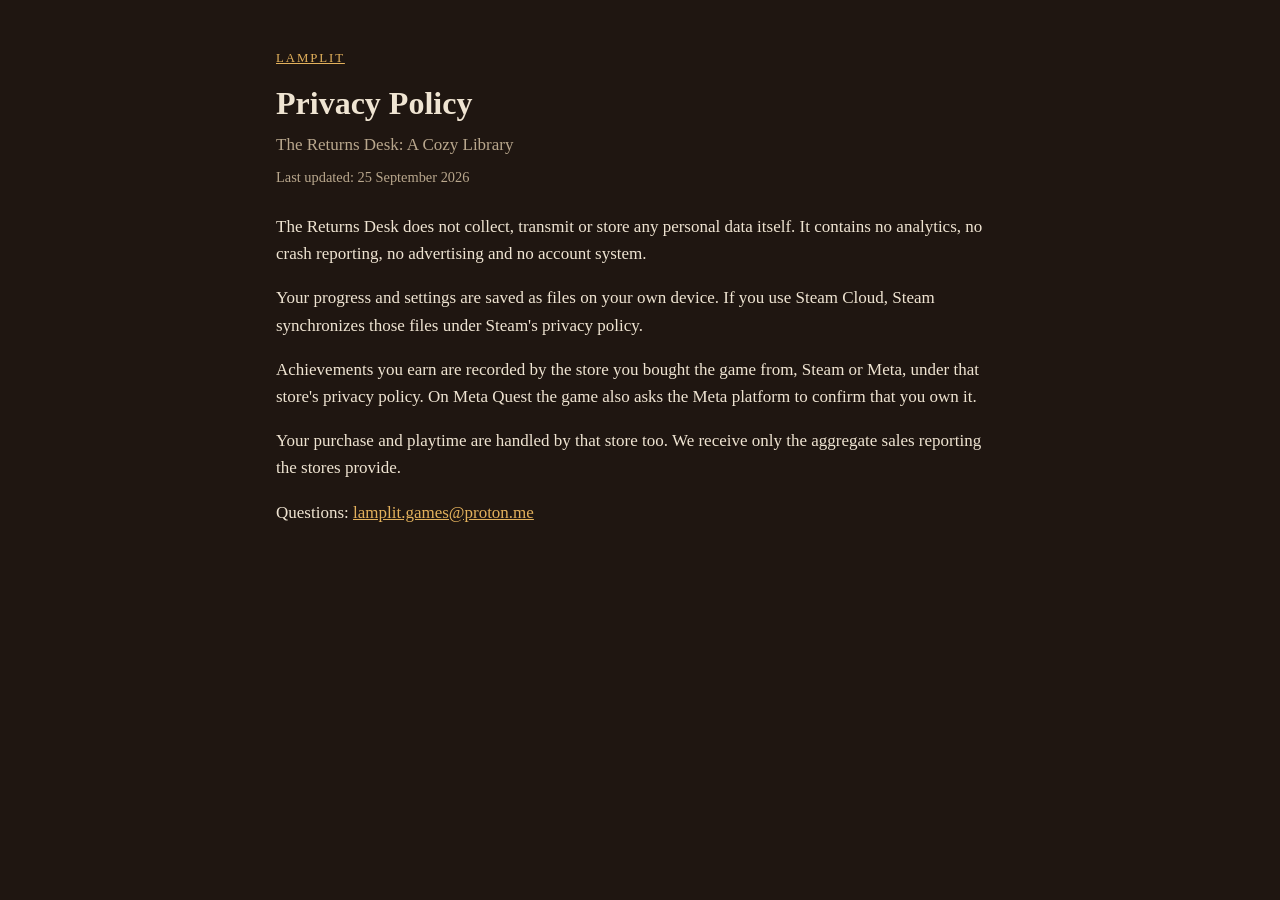
==== privacy.html @ 27b85f24 "Press page and privacy policy for The Returns Desk" ====
<!DOCTYPE html>
<html lang="en">
<head>
<meta charset="utf-8">
<meta name="viewport" content="width=device-width, initial-scale=1">
<title>Privacy Policy — The Returns Desk: A Cozy Library</title>
<link rel="stylesheet" href="style.css">
</head>
<body>
<main>
<p class="back"><a href="index.html">Lamplit</a></p>
<h1>Privacy Policy</h1>
<p class="sub">The Returns Desk: A Cozy Library</p>
<p class="date">Last updated: 25 September 2026</p>

<p>The Returns Desk does not collect, transmit or store any personal data itself. It contains no analytics, no crash reporting, no advertising and no account system.</p>

<p>Your progress and settings are saved as files on your own device. If you use Steam Cloud, Steam synchronizes those files under Steam's privacy policy.</p>

<p>Achievements you earn are recorded by the store you bought the game from, Steam or Meta, under that store's privacy policy. On Meta Quest the game also asks the Meta platform to confirm that you own it.</p>

<p>Your purchase and playtime are handled by that store too. We receive only the aggregate sales reporting the stores provide.</p>

<p>Questions: <a href="mailto:lamplit.games@proton.me">lamplit.games@proton.me</a></p>
</main>
</body>
</html>
---- style.css ----
:root { --bg: #1f1611; --text: #efe4d2; --muted: #b9a78d; --accent: #e3b15c; }
* { box-sizing: border-box; }
body { margin: 0; background: var(--bg); color: var(--text); font: 17px/1.6 Georgia, "Times New Roman", serif; }
main { max-width: 760px; margin: 0 auto; padding: 48px 16px 64px; }
h1 { font-size: 2rem; line-height: 1.2; margin: 0 0 8px; }
h2 { font-size: 1.3rem; margin: 40px 0 8px; color: var(--accent); }
a { color: var(--accent); }
img { width: 100%; height: auto; border-radius: 6px; margin: 24px 0; }
.studio, .back { text-transform: uppercase; letter-spacing: 0.15em; font-size: 0.8rem; color: var(--muted); margin: 0 0 16px; }
.sub { color: var(--muted); margin: 0 0 8px; }
.date { color: var(--muted); font-size: 0.9rem; margin: 0 0 24px; }
dl { display: grid; grid-template-columns: max-content 1fr; gap: 6px 20px; margin: 0; }
dt { color: var(--muted); }
dd { margin: 0; }
footer { margin-top: 48px; color: var(--muted); font-size: 0.9rem; }
@media (max-width: 520px) { dl { grid-template-columns: 1fr; } dd { margin-bottom: 8px; } }
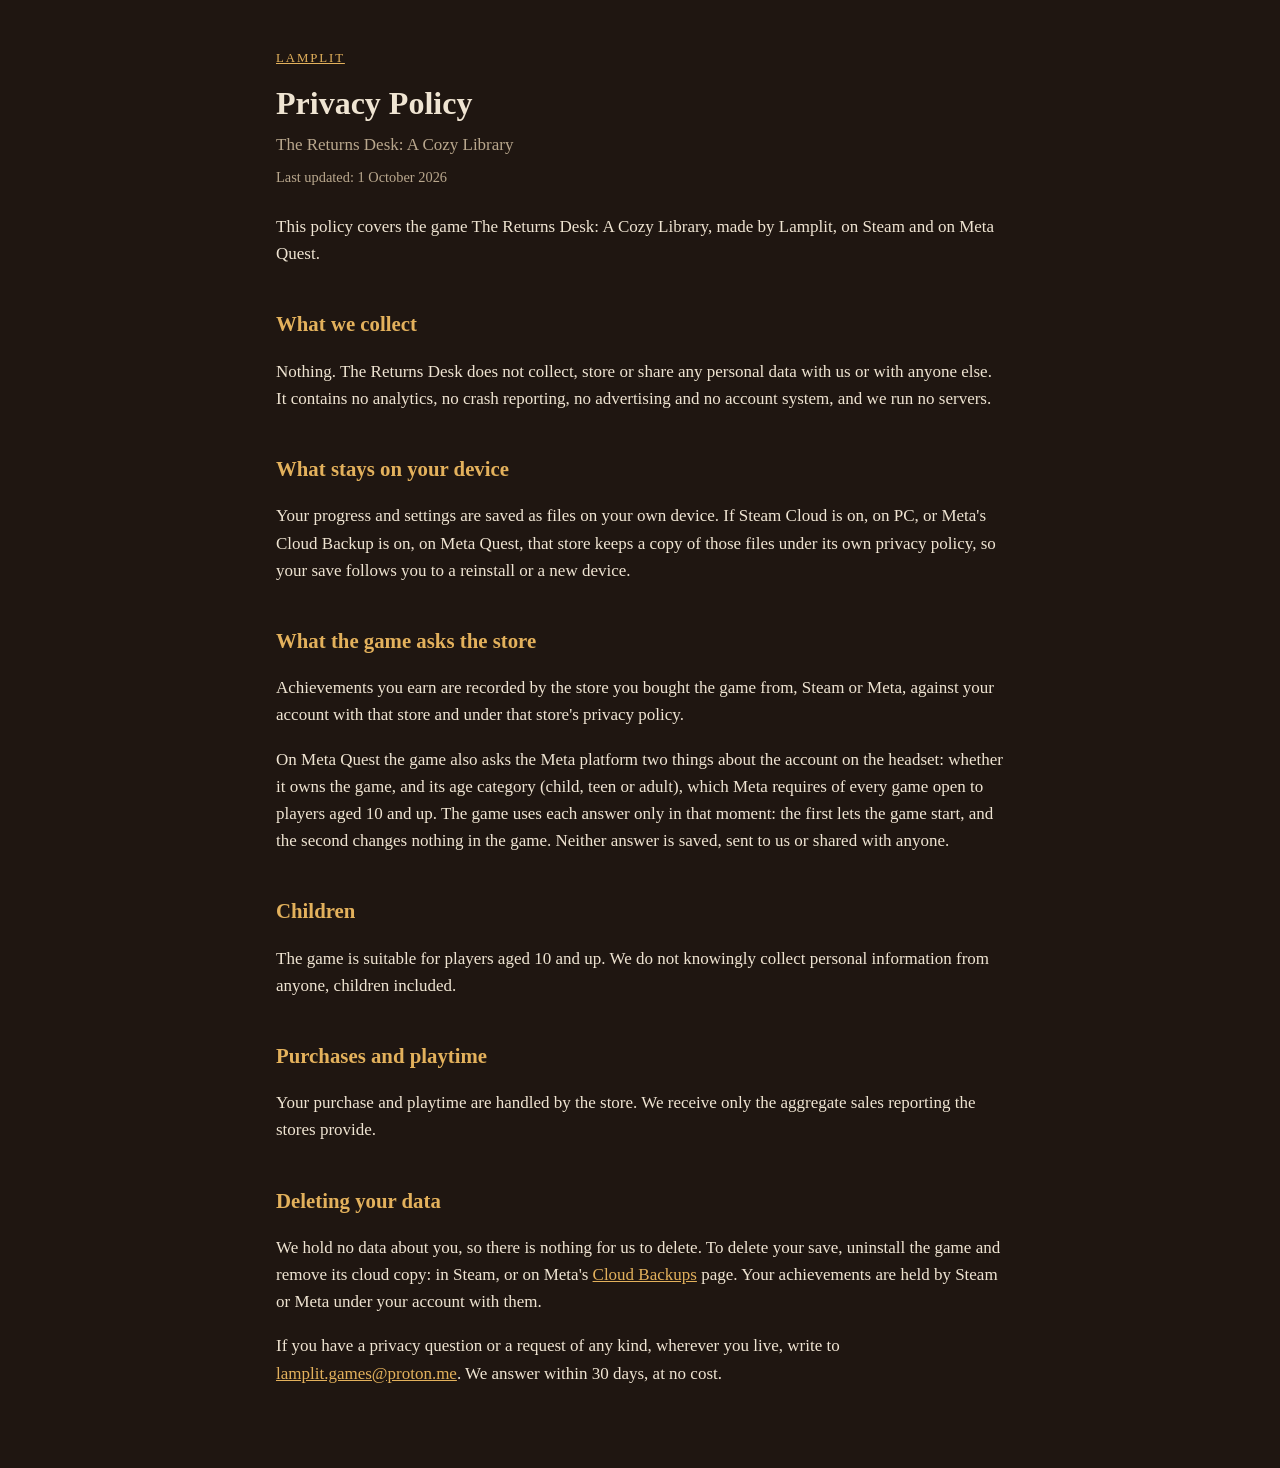
==== commit be31e55f: "Privacy policy rewritten for Meta Quest, and a support page" ====
--- a/privacy.html
+++ b/privacy.html
@@ -11,17 +11,29 @@
 <p class="back"><a href="index.html">Lamplit</a></p>
 <h1>Privacy Policy</h1>
 <p class="sub">The Returns Desk: A Cozy Library</p>
-<p class="date">Last updated: 25 September 2026</p>
+<p class="date">Last updated: 1 October 2026</p>
 
-<p>The Returns Desk does not collect, transmit or store any personal data itself. It contains no analytics, no crash reporting, no advertising and no account system.</p>
+<p>This policy covers the game The Returns Desk: A Cozy Library, made by Lamplit, on Steam and on Meta Quest.</p>
 
-<p>Your progress and settings are saved as files on your own device. If you use Steam Cloud, Steam synchronizes those files under Steam's privacy policy.</p>
+<h2>What we collect</h2>
+<p>Nothing. The Returns Desk does not collect, store or share any personal data with us or with anyone else. It contains no analytics, no crash reporting, no advertising and no account system, and we run no servers.</p>
 
-<p>Achievements you earn are recorded by the store you bought the game from, Steam or Meta, under that store's privacy policy. On Meta Quest the game also asks the Meta platform to confirm that you own it.</p>
+<h2>What stays on your device</h2>
+<p>Your progress and settings are saved as files on your own device. If Steam Cloud is on, on PC, or Meta's Cloud Backup is on, on Meta Quest, that store keeps a copy of those files under its own privacy policy, so your save follows you to a reinstall or a new device.</p>
 
-<p>Your purchase and playtime are handled by that store too. We receive only the aggregate sales reporting the stores provide.</p>
+<h2>What the game asks the store</h2>
+<p>Achievements you earn are recorded by the store you bought the game from, Steam or Meta, against your account with that store and under that store's privacy policy.</p>
+<p>On Meta Quest the game also asks the Meta platform two things about the account on the headset: whether it owns the game, and its age category (child, teen or adult), which Meta requires of every game open to players aged 10 and up. The game uses each answer only in that moment: the first lets the game start, and the second changes nothing in the game. Neither answer is saved, sent to us or shared with anyone.</p>
 
-<p>Questions: <a href="mailto:lamplit.games@proton.me">lamplit.games@proton.me</a></p>
+<h2>Children</h2>
+<p>The game is suitable for players aged 10 and up. We do not knowingly collect personal information from anyone, children included.</p>
+
+<h2>Purchases and playtime</h2>
+<p>Your purchase and playtime are handled by the store. We receive only the aggregate sales reporting the stores provide.</p>
+
+<h2>Deleting your data</h2>
+<p>We hold no data about you, so there is nothing for us to delete. To delete your save, uninstall the game and remove its cloud copy: in Steam, or on Meta's <a href="https://secure.oculus.com/my/cloud-backup/">Cloud Backups</a> page. Your achievements are held by Steam or Meta under your account with them.</p>
+<p>If you have a privacy question or a request of any kind, wherever you live, write to <a href="mailto:lamplit.games@proton.me">lamplit.games@proton.me</a>. We answer within 30 days, at no cost.</p>
 </main>
 </body>
 </html>
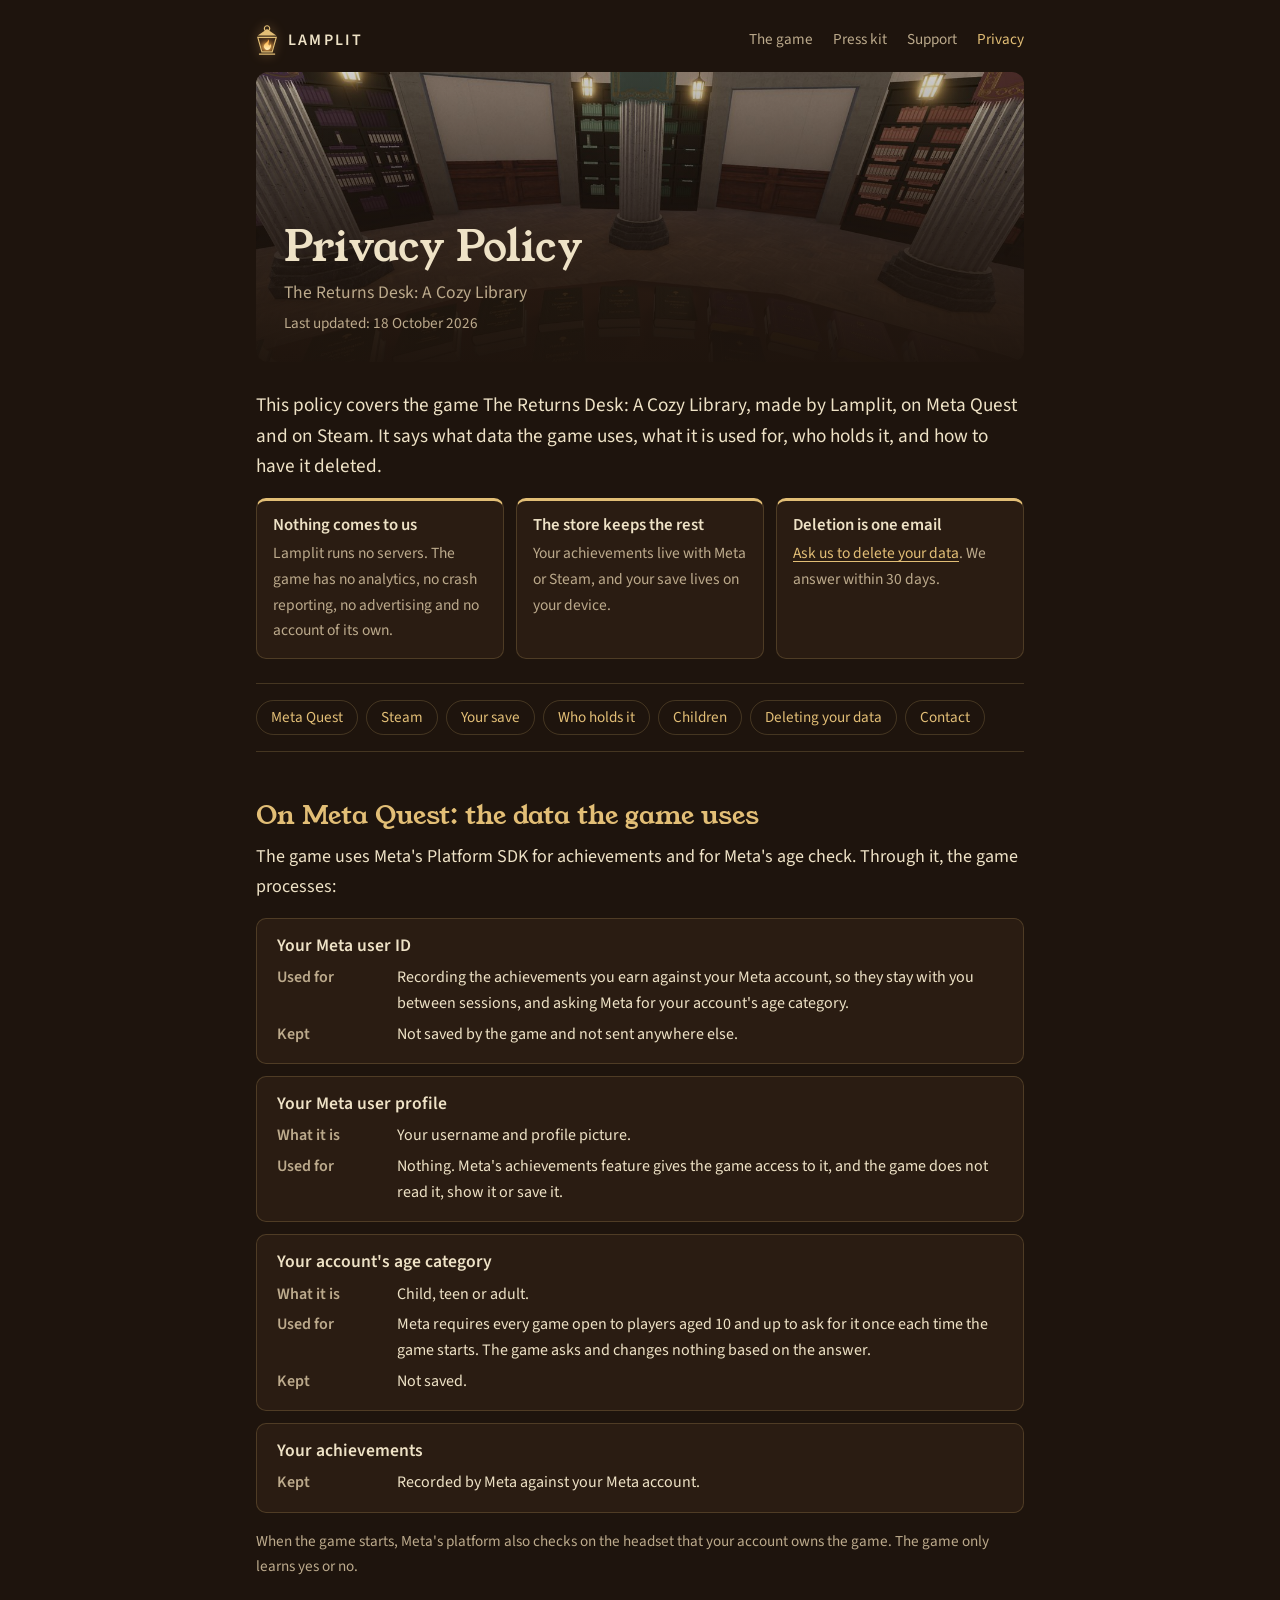
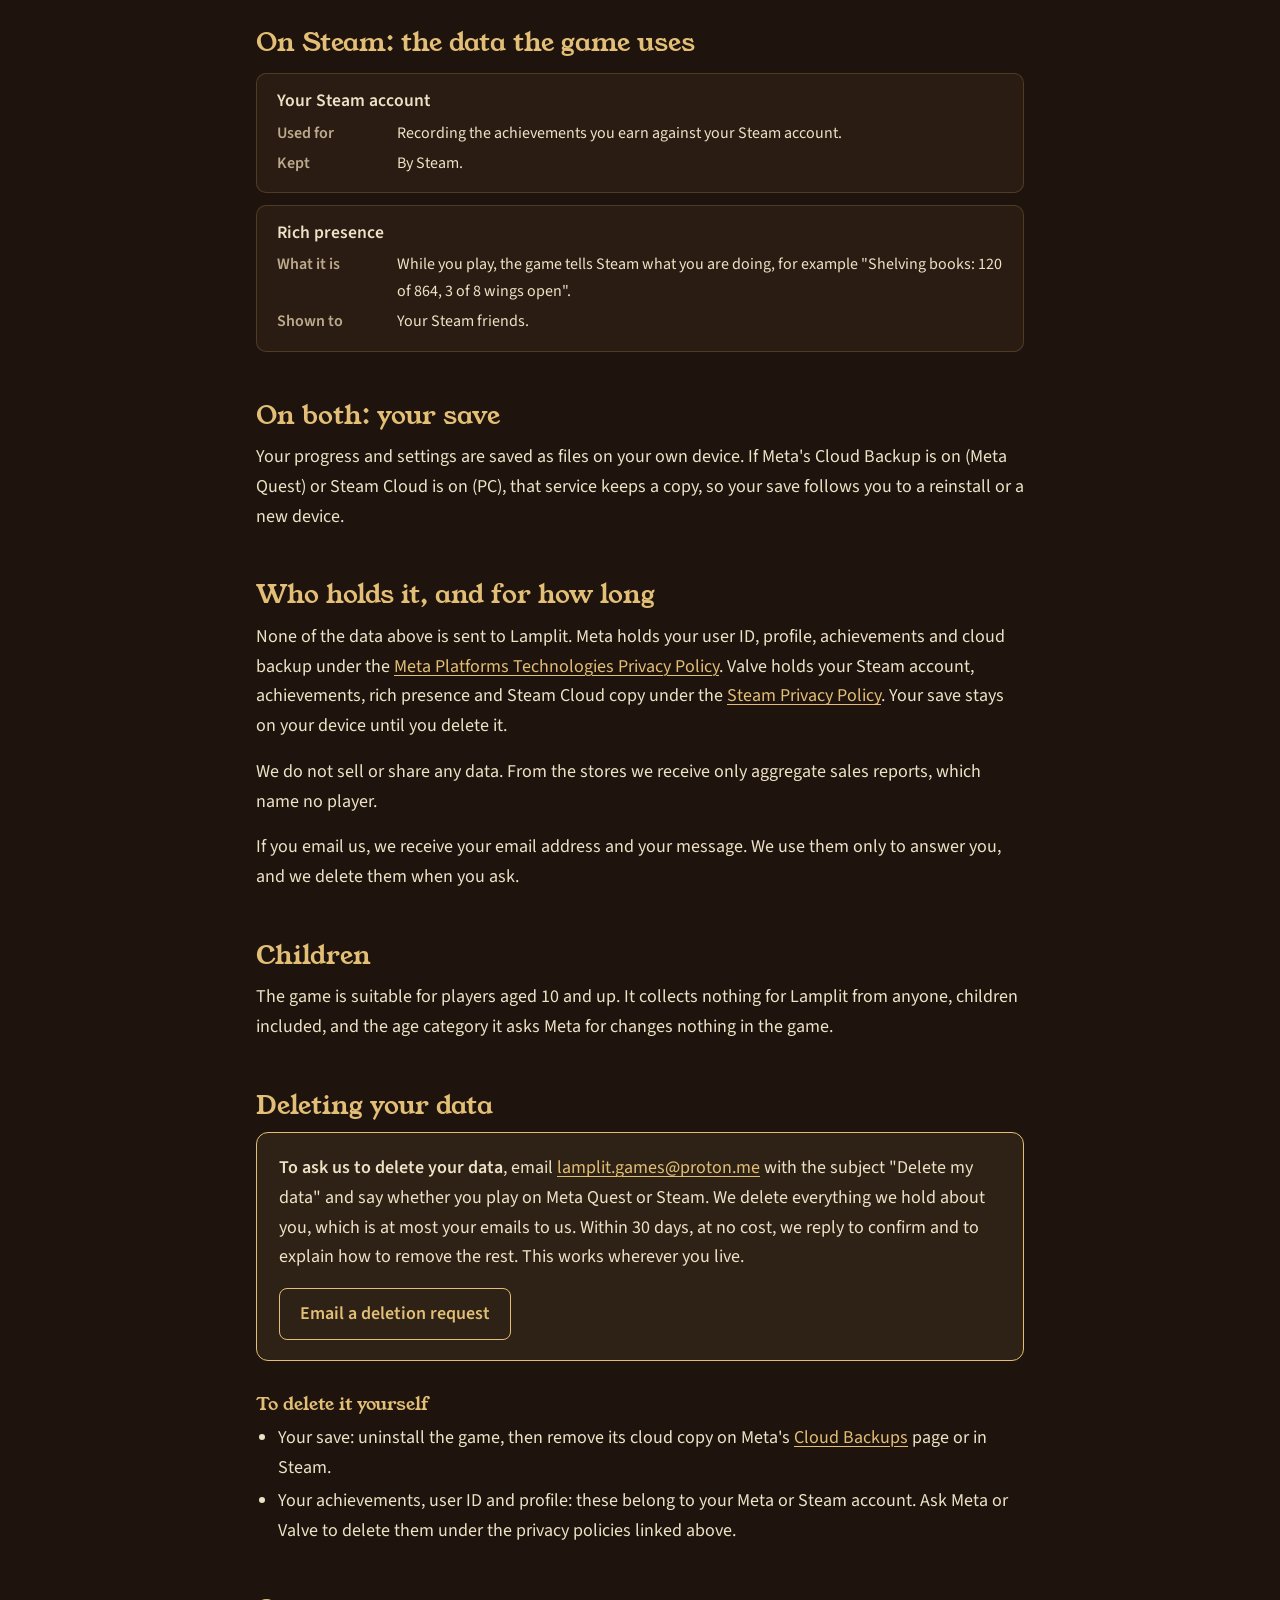
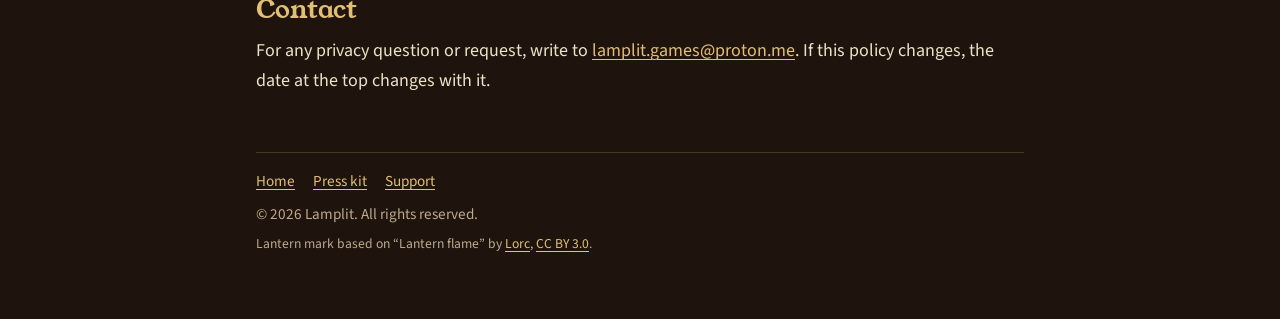
==== commit 5987cccd: "Privacy policy rewritten for Meta's review; site redesigned in the brand's type and colors The polic" ====
--- a/privacy.html
+++ b/privacy.html
@@ -3,37 +3,189 @@
 <head>
 <meta charset="utf-8">
 <meta name="viewport" content="width=device-width, initial-scale=1">
-<title>Privacy Policy — The Returns Desk: A Cozy Library</title>
-<link rel="stylesheet" href="style.css">
+<title>Privacy Policy — The Returns Desk: A Cozy Library | Lamplit</title>
+<meta name="description" content="What data The Returns Desk: A Cozy Library uses on Meta Quest and Steam, what it is used for, who holds it, and how to have it deleted.">
+<link rel="canonical" href="https://lamplitgames.github.io/privacy.html">
+<meta name="robots" content="index, follow">
+<meta name="author" content="Lamplit">
+<meta name="theme-color" content="#1e140d">
+<meta name="color-scheme" content="dark">
+
+<meta property="og:type" content="article">
+<meta property="og:site_name" content="Lamplit">
+<meta property="og:locale" content="en_US">
+<meta property="og:url" content="https://lamplitgames.github.io/privacy.html">
+<meta property="og:title" content="Privacy Policy — The Returns Desk: A Cozy Library">
+<meta property="og:description" content="What data the game uses on Meta Quest and Steam, what it is used for, who holds it, and how to have it deleted.">
+<meta property="og:image" content="https://lamplitgames.github.io/img/og-image.jpg">
+<meta property="og:image:width" content="1200">
+<meta property="og:image:height" content="630">
+<meta property="article:modified_time" content="2026-10-18">
+<meta name="twitter:card" content="summary_large_image">
+
+<link rel="icon" href="/favicon.ico" sizes="48x48">
+<link rel="icon" href="/img/lamplit-mark.svg" type="image/svg+xml">
+<link rel="apple-touch-icon" href="/img/apple-touch-icon.png">
+<link rel="manifest" href="/manifest.json">
+
+<link rel="preconnect" href="https://fonts.googleapis.com">
+<link rel="preconnect" href="https://fonts.gstatic.com" crossorigin>
+<link rel="stylesheet" href="https://fonts.googleapis.com/css2?family=Source+Sans+3:wght@400;600&family=Young+Serif&display=swap">
+<link rel="stylesheet" href="style.css?v=5">
+
+<script type="application/ld+json">
+{
+  "@context": "https://schema.org",
+  "@graph": [
+    {
+      "@type": "WebPage",
+      "@id": "https://lamplitgames.github.io/privacy.html",
+      "url": "https://lamplitgames.github.io/privacy.html",
+      "name": "Privacy Policy — The Returns Desk: A Cozy Library",
+      "description": "What data The Returns Desk: A Cozy Library uses on Meta Quest and Steam, what it is used for, who holds it, and how to have it deleted.",
+      "inLanguage": "en",
+      "dateModified": "2026-10-18",
+      "isPartOf": { "@id": "https://lamplitgames.github.io/#website" },
+      "about": { "@id": "https://lamplitgames.github.io/#game" },
+      "publisher": { "@id": "https://lamplitgames.github.io/#org" }
+    },
+    {
+      "@type": "BreadcrumbList",
+      "itemListElement": [
+        { "@type": "ListItem", "position": 1, "name": "Lamplit", "item": "https://lamplitgames.github.io/" },
+        { "@type": "ListItem", "position": 2, "name": "Privacy Policy", "item": "https://lamplitgames.github.io/privacy.html" }
+      ]
+    }
+  ]
+}
+</script>
 </head>
-<body>
+<body class="legal">
 <main>
-<p class="back"><a href="index.html">Lamplit</a></p>
+<nav class="topbar" aria-label="Site">
+<a class="brand" href="/"><img src="img/lamplit-mark.svg" alt="" width="22" height="32"><span class="studio">Lamplit</span></a>
+<span class="topbar-links"><a href="/#game">The game</a><a href="/#press">Press kit</a><a href="support.html">Support</a><a href="privacy.html" aria-current="page">Privacy</a></span>
+</nav>
+<header class="page-hero hero-desk">
 <h1>Privacy Policy</h1>
 <p class="sub">The Returns Desk: A Cozy Library</p>
-<p class="date">Last updated: 1 October 2026</p>
+<p class="date">Last updated: <time datetime="2026-10-18">18 October 2026</time></p>
+</header>
 
-<p>This policy covers the game The Returns Desk: A Cozy Library, made by Lamplit, on Steam and on Meta Quest.</p>
+<p class="lead">This policy covers the game The Returns Desk: A Cozy Library, made by Lamplit, on Meta Quest and on Steam. It says what data the game uses, what it is used for, who holds it, and how to have it deleted.</p>
 
-<h2>What we collect</h2>
-<p>Nothing. The Returns Desk does not collect, store or share any personal data with us or with anyone else. It contains no analytics, no crash reporting, no advertising and no account system, and we run no servers.</p>
+<div class="glance">
+<div class="glance-card"><h2>Nothing comes to us</h2><p>Lamplit runs no servers. The game has no analytics, no crash reporting, no advertising and no account of its own.</p></div>
+<div class="glance-card"><h2>The store keeps the rest</h2><p>Your achievements live with Meta or Steam, and your save lives on your device.</p></div>
+<div class="glance-card"><h2>Deletion is one email</h2><p><a href="#deleting">Ask us to delete your data</a>. We answer within 30 days.</p></div>
+</div>
 
-<h2>What stays on your device</h2>
-<p>Your progress and settings are saved as files on your own device. If Steam Cloud is on, on PC, or Meta's Cloud Backup is on, on Meta Quest, that store keeps a copy of those files under its own privacy policy, so your save follows you to a reinstall or a new device.</p>
+<nav class="toc" aria-label="On this page">
+<a href="#meta">Meta Quest</a>
+<a href="#steam">Steam</a>
+<a href="#save">Your save</a>
+<a href="#holders">Who holds it</a>
+<a href="#children">Children</a>
+<a href="#deleting">Deleting your data</a>
+<a href="#contact">Contact</a>
+</nav>
 
-<h2>What the game asks the store</h2>
-<p>Achievements you earn are recorded by the store you bought the game from, Steam or Meta, against your account with that store and under that store's privacy policy.</p>
-<p>On Meta Quest the game also asks the Meta platform two things about the account on the headset: whether it owns the game, and its age category (child, teen or adult), which Meta requires of every game open to players aged 10 and up. The game uses each answer only in that moment: the first lets the game start, and the second changes nothing in the game. Neither answer is saved, sent to us or shared with anyone.</p>
+<section id="meta">
+<h2>On Meta Quest: the data the game uses</h2>
+<p>The game uses Meta's Platform SDK for achievements and for Meta's age check. Through it, the game processes:</p>
+<div class="items">
+<article class="item">
+<h3>Your Meta user ID</h3>
+<dl>
+<dt>Used for</dt><dd>Recording the achievements you earn against your Meta account, so they stay with you between sessions, and asking Meta for your account's age category.</dd>
+<dt>Kept</dt><dd>Not saved by the game and not sent anywhere else.</dd>
+</dl>
+</article>
+<article class="item">
+<h3>Your Meta user profile</h3>
+<dl>
+<dt>What it is</dt><dd>Your username and profile picture.</dd>
+<dt>Used for</dt><dd>Nothing. Meta's achievements feature gives the game access to it, and the game does not read it, show it or save it.</dd>
+</dl>
+</article>
+<article class="item">
+<h3>Your account's age category</h3>
+<dl>
+<dt>What it is</dt><dd>Child, teen or adult.</dd>
+<dt>Used for</dt><dd>Meta requires every game open to players aged 10 and up to ask for it once each time the game starts. The game asks and changes nothing based on the answer.</dd>
+<dt>Kept</dt><dd>Not saved.</dd>
+</dl>
+</article>
+<article class="item">
+<h3>Your achievements</h3>
+<dl>
+<dt>Kept</dt><dd>Recorded by Meta against your Meta account.</dd>
+</dl>
+</article>
+</div>
+<p class="small">When the game starts, Meta's platform also checks on the headset that your account owns the game. The game only learns yes or no.</p>
+</section>
 
+<section id="steam">
+<h2>On Steam: the data the game uses</h2>
+<div class="items">
+<article class="item">
+<h3>Your Steam account</h3>
+<dl>
+<dt>Used for</dt><dd>Recording the achievements you earn against your Steam account.</dd>
+<dt>Kept</dt><dd>By Steam.</dd>
+</dl>
+</article>
+<article class="item">
+<h3>Rich presence</h3>
+<dl>
+<dt>What it is</dt><dd>While you play, the game tells Steam what you are doing, for example "Shelving books: 120 of 864, 3 of 8 wings open".</dd>
+<dt>Shown to</dt><dd>Your Steam friends.</dd>
+</dl>
+</article>
+</div>
+</section>
+
+<section id="save">
+<h2>On both: your save</h2>
+<p>Your progress and settings are saved as files on your own device. If Meta's Cloud Backup is on (Meta Quest) or Steam Cloud is on (PC), that service keeps a copy, so your save follows you to a reinstall or a new device.</p>
+</section>
+
+<section id="holders">
+<h2>Who holds it, and for how long</h2>
+<p>None of the data above is sent to Lamplit. Meta holds your user ID, profile, achievements and cloud backup under the <a href="https://www.meta.com/legal/privacy-policy/">Meta Platforms Technologies Privacy Policy</a>. Valve holds your Steam account, achievements, rich presence and Steam Cloud copy under the <a href="https://store.steampowered.com/privacy_agreement/">Steam Privacy Policy</a>. Your save stays on your device until you delete it.</p>
+<p>We do not sell or share any data. From the stores we receive only aggregate sales reports, which name no player.</p>
+<p>If you email us, we receive your email address and your message. We use them only to answer you, and we delete them when you ask.</p>
+</section>
+
+<section id="children">
 <h2>Children</h2>
-<p>The game is suitable for players aged 10 and up. We do not knowingly collect personal information from anyone, children included.</p>
+<p>The game is suitable for players aged 10 and up. It collects nothing for Lamplit from anyone, children included, and the age category it asks Meta for changes nothing in the game.</p>
+</section>
 
-<h2>Purchases and playtime</h2>
-<p>Your purchase and playtime are handled by the store. We receive only the aggregate sales reporting the stores provide.</p>
+<section id="deleting">
+<h2>Deleting your data</h2>
+<div class="callout">
+<p><strong>To ask us to delete your data</strong>, email <a href="mailto:lamplit.games@proton.me?subject=Delete%20my%20data">lamplit.games@proton.me</a> with the subject "Delete my data" and say whether you play on Meta Quest or Steam. We delete everything we hold about you, which is at most your emails to us. Within 30 days, at no cost, we reply to confirm and to explain how to remove the rest. This works wherever you live.</p>
+<p class="stores"><a class="button" href="mailto:lamplit.games@proton.me?subject=Delete%20my%20data">Email a deletion request</a></p>
+</div>
+<h3>To delete it yourself</h3>
+<ul>
+<li>Your save: uninstall the game, then remove its cloud copy on Meta's <a href="https://secure.oculus.com/my/cloud-backup/">Cloud Backups</a> page or in Steam.</li>
+<li>Your achievements, user ID and profile: these belong to your Meta or Steam account. Ask Meta or Valve to delete them under the privacy policies linked above.</li>
+</ul>
+</section>
 
-<h2>Deleting your data</h2>
-<p>We hold no data about you, so there is nothing for us to delete. To delete your save, uninstall the game and remove its cloud copy: in Steam, or on Meta's <a href="https://secure.oculus.com/my/cloud-backup/">Cloud Backups</a> page. Your achievements are held by Steam or Meta under your account with them.</p>
-<p>If you have a privacy question or a request of any kind, wherever you live, write to <a href="mailto:lamplit.games@proton.me">lamplit.games@proton.me</a>. We answer within 30 days, at no cost.</p>
+<section id="contact">
+<h2>Contact</h2>
+<p>For any privacy question or request, write to <a href="mailto:lamplit.games@proton.me">lamplit.games@proton.me</a>. If this policy changes, the date at the top changes with it.</p>
+</section>
+
+<footer>
+<nav aria-label="Footer"><a href="/">Home</a><a href="/#press">Press kit</a><a href="support.html">Support</a></nav>
+<p>© 2026 Lamplit. All rights reserved.</p>
+<p class="credit">Lantern mark based on “Lantern flame” by <a href="https://game-icons.net/1x1/lorc/lantern-flame.html">Lorc</a>, <a href="https://creativecommons.org/licenses/by/3.0/">CC BY 3.0</a>.</p>
+</footer>
 </main>
 </body>
 </html>
--- a/style.css
+++ b/style.css
@@ -1,16 +1,125 @@
-:root { --bg: #1f1611; --text: #efe4d2; --muted: #b9a78d; --accent: #e3b15c; }
+/* Lamplit site. Palette: the brand's (blendfiles/media/store_art/src/SOURCE.txt): walnut, cream, brass, glow.
+   Type: Young Serif for headings (the game's wordmark face), Source Sans 3 for text (the studio's face, 600 for "Lamplit"). */
+:root {
+  --bg: #1e140d;
+  --panel: #2a1c12;
+  --text: #eee2c6;
+  --muted: #bcaa8c;
+  --accent: #e2be76;
+  --glow: #ffc46e;
+  --line: rgba(226, 190, 118, 0.2);
+  --radius: 12px;
+  --serif: "Young Serif", Georgia, "Times New Roman", serif;
+  --sans: "Source Sans 3", "Segoe UI", system-ui, -apple-system, sans-serif;
+  color-scheme: dark;
+}
 * { box-sizing: border-box; }
-body { margin: 0; background: var(--bg); color: var(--text); font: 17px/1.6 Georgia, "Times New Roman", serif; }
-main { max-width: 760px; margin: 0 auto; padding: 48px 16px 64px; }
-h1 { font-size: 2rem; line-height: 1.2; margin: 0 0 8px; }
-h2 { font-size: 1.3rem; margin: 40px 0 8px; color: var(--accent); }
-a { color: var(--accent); }
-img { width: 100%; height: auto; border-radius: 6px; margin: 24px 0; }
-.studio, .back { text-transform: uppercase; letter-spacing: 0.15em; font-size: 0.8rem; color: var(--muted); margin: 0 0 16px; }
-.sub { color: var(--muted); margin: 0 0 8px; }
-.date { color: var(--muted); font-size: 0.9rem; margin: 0 0 24px; }
-dl { display: grid; grid-template-columns: max-content 1fr; gap: 6px 20px; margin: 0; }
-dt { color: var(--muted); }
+html { scroll-behavior: smooth; -webkit-text-size-adjust: 100%; }
+body { margin: 0; background: var(--bg); color: var(--text); font: 400 18px/1.65 var(--sans); }
+main { max-width: 800px; margin: 0 auto; padding: 16px 16px 64px; }
+
+h1, h2, h3 { font-family: var(--serif); font-weight: 400; line-height: 1.2; text-wrap: balance; }
+h1 { font-size: 2.4rem; margin: 0 0 8px; letter-spacing: 0.005em; }
+h2 { font-size: 1.6rem; margin: 48px 0 12px; color: var(--accent); }
+h3 { font-size: 1.15rem; margin: 32px 0 8px; color: var(--accent); }
+p { margin: 0 0 16px; }
+strong { font-weight: 600; }
+a { color: var(--accent); text-underline-offset: 3px; text-decoration-thickness: 1px; }
+a:hover { color: var(--glow); }
+a:focus-visible, .button:focus-visible { outline: 2px solid var(--glow); outline-offset: 3px; border-radius: 4px; }
+img, video { max-width: 100%; height: auto; display: block; }
+ul { margin: 0 0 16px; padding-left: 22px; }
+li { margin: 4px 0; }
+
+.studio { font-family: var(--sans); font-weight: 600; text-transform: uppercase; letter-spacing: 0.16em; font-size: 0.85rem; color: var(--text); text-decoration: none; }
+.sub { color: var(--muted); font-size: 1.1rem; margin: 0 0 8px; }
+.date { color: var(--muted); font-size: 0.95rem; margin: 0; }
+.small { color: var(--muted); font-size: 0.95rem; margin: 8px 0 0; }
+.lead { font-size: 1.2rem; line-height: 1.6; }
+
+/* Top bar and footer, shared by every page. */
+.topbar { display: flex; align-items: center; justify-content: space-between; gap: 16px; padding: 8px 0 16px; }
+.brand { display: inline-flex; align-items: center; gap: 10px; text-decoration: none; }
+.brand img { width: 22px; height: 32px; filter: drop-shadow(0 0 6px rgba(255, 196, 110, 0.35)); }
+.brand .studio { font-size: 1rem; letter-spacing: 0.14em; }
+.topbar-links { display: flex; flex-wrap: wrap; gap: 4px 20px; font-size: 0.95rem; }
+.topbar-links a { color: var(--muted); text-decoration: none; }
+.topbar-links a:hover, .topbar-links a[aria-current="page"] { color: var(--accent); }
+footer { margin-top: 56px; padding-top: 16px; border-top: 1px solid var(--line); color: var(--muted); font-size: 0.95rem; }
+footer p { margin: 0; }
+footer nav { display: flex; flex-wrap: wrap; gap: 4px 18px; margin-bottom: 8px; }
+
+/* Buttons. */
+.stores { display: flex; flex-wrap: wrap; gap: 12px; margin: 20px 0 0; }
+.button { display: inline-block; padding: 10px 20px; border: 1px solid var(--accent); border-radius: 8px; font-weight: 600; text-decoration: none; transition: background 0.15s ease, color 0.15s ease; }
+.button:hover { background: var(--accent); color: var(--bg); }
+.button.primary { background: var(--accent); color: var(--bg); }
+.button.primary:hover { background: var(--glow); border-color: var(--glow); }
+
+/* Panels and definition lists. */
+.panel { background: var(--panel); border: 1px solid var(--line); border-radius: var(--radius); padding: 18px 22px; }
+dl { display: grid; grid-template-columns: max-content 1fr; gap: 8px 24px; margin: 0; }
+dt { color: var(--muted); font-weight: 600; }
 dd { margin: 0; }
-footer { margin-top: 48px; color: var(--muted); font-size: 0.9rem; }
-@media (max-width: 520px) { dl { grid-template-columns: 1fr; } dd { margin-bottom: 8px; } }
+
+/* Main page. */
+.hero-img { width: 100%; border-radius: var(--radius); box-shadow: 0 20px 60px rgba(0, 0, 0, 0.5); }
+.home-head { text-align: center; padding: 32px 0 8px; }
+.home-head .stores { justify-content: center; }
+.home .lead { margin: 32px 0 0; padding-top: 28px; border-top: 1px solid var(--line); }
+.home video { width: 100%; border-radius: var(--radius); border: 1px solid var(--line); background: #000; }
+.eyebrow { font-weight: 600; text-transform: uppercase; letter-spacing: 0.14em; font-size: 0.85rem; color: var(--accent); margin: 0 0 10px; }
+.home section > h2 { margin-top: 56px; }
+.media { margin: 8px 0 18px; }
+.media img, .media video { width: 100%; border-radius: var(--radius); border: 1px solid var(--line); background: var(--panel); }
+.media-pair { display: grid; grid-template-columns: 1fr 1fr; gap: 12px; }
+.media-pair .media { margin-bottom: 12px; }
+.two-col { display: grid; grid-template-columns: 1fr 1fr; gap: 16px; margin-top: 40px; }
+.two-col h3 { margin-top: 0; }
+.two-col ul { margin-bottom: 0; }
+.credit { font-size: 0.85rem; margin-top: 6px; }
+.shots { display: grid; grid-template-columns: repeat(3, 1fr); gap: 12px; margin-top: 8px; }
+.shots a:first-child { grid-column: 1 / -1; }
+.shots a { display: block; border-radius: 8px; overflow: hidden; border: 1px solid var(--line); transition: transform 0.15s ease, border-color 0.15s ease; }
+.shots a:hover { transform: translateY(-2px); border-color: var(--accent); }
+.downloads { list-style: none; padding: 0; display: grid; grid-template-columns: repeat(2, 1fr); gap: 12px; }
+.downloads li { margin: 0; background: var(--panel); border: 1px solid var(--line); border-radius: 10px; padding: 12px 16px; display: flex; flex-direction: column; gap: 2px; }
+.downloads li > a, .downloads .dl-title { font-weight: 600; }
+.downloads li > span:last-child { color: var(--muted); font-size: 0.92rem; }
+
+/* Inner pages: a header over a screenshot, a summary row, data items as cards. */
+.page-hero { border-radius: var(--radius); overflow: hidden; padding: 150px 28px 26px; margin: 0 0 28px; background-color: var(--panel); background-size: cover; background-position: center 30%; }
+.page-hero h1 { font-size: 2.6rem; margin: 0 0 6px; }
+.page-hero .sub { margin-bottom: 4px; }
+.hero-desk { background-image: linear-gradient(180deg, rgba(30, 20, 13, 0.2) 0%, rgba(30, 20, 13, 0.75) 55%, rgba(30, 20, 13, 0.97) 100%), url("presskit/thumb-01_returns_desk.jpg"); }
+.hero-hearth { background-image: linear-gradient(180deg, rgba(30, 20, 13, 0.2) 0%, rgba(30, 20, 13, 0.75) 55%, rgba(30, 20, 13, 0.97) 100%), url("presskit/thumb-03_hearth_poke.jpg"); background-position: center 45%; }
+.glance { display: grid; grid-template-columns: repeat(3, 1fr); gap: 12px; margin: 0 0 24px; }
+.glance-card { background: var(--panel); border: 1px solid var(--line); border-top: 3px solid var(--accent); border-radius: 10px; padding: 14px 16px; }
+.glance-card h2 { font-family: var(--sans); font-weight: 600; font-size: 1.05rem; margin: 0 0 6px; color: var(--text); }
+.glance-card p { margin: 0; font-size: 0.97rem; color: var(--muted); }
+.toc { display: flex; flex-wrap: wrap; gap: 8px; padding: 16px 0; border-top: 1px solid var(--line); border-bottom: 1px solid var(--line); }
+.toc a { font-size: 0.95rem; padding: 4px 14px; border: 1px solid var(--line); border-radius: 999px; text-decoration: none; }
+.toc a:hover { border-color: var(--accent); }
+section { scroll-margin-top: 16px; }
+.items { display: grid; gap: 12px; margin: 16px 0; }
+.item { background: var(--panel); border: 1px solid var(--line); border-radius: 10px; padding: 16px 20px; }
+.item h3 { font-family: var(--sans); font-weight: 600; font-size: 1.1rem; margin: 0 0 8px; color: var(--text); }
+.item p { margin: 0; }
+.item dl { grid-template-columns: 6.5em 1fr; gap: 4px 16px; font-size: 1rem; }
+.callout { background: rgba(226, 190, 118, 0.08); border: 1px solid var(--accent); border-radius: var(--radius); padding: 20px 22px; margin: 12px 0 8px; }
+.callout p { margin: 0; }
+.callout .stores { margin-top: 16px; }
+
+@media (max-width: 640px) {
+  body { font-size: 17px; }
+  .topbar { flex-direction: column; align-items: flex-start; gap: 6px; }
+  .topbar-links { gap: 4px 18px; }
+  h1, .page-hero h1 { font-size: 1.9rem; }
+  h2 { font-size: 1.4rem; }
+  .glance, .downloads, .media-pair, .two-col { grid-template-columns: 1fr; }
+  .page-hero { padding: 110px 18px 18px; }
+  .shots { grid-template-columns: 1fr 1fr; }
+  dl, .item dl { grid-template-columns: 1fr; gap: 2px; }
+  dd { margin-bottom: 10px; }
+}
+@media (prefers-reduced-motion: reduce) { html { scroll-behavior: auto; } .shots a, .button { transition: none; } }
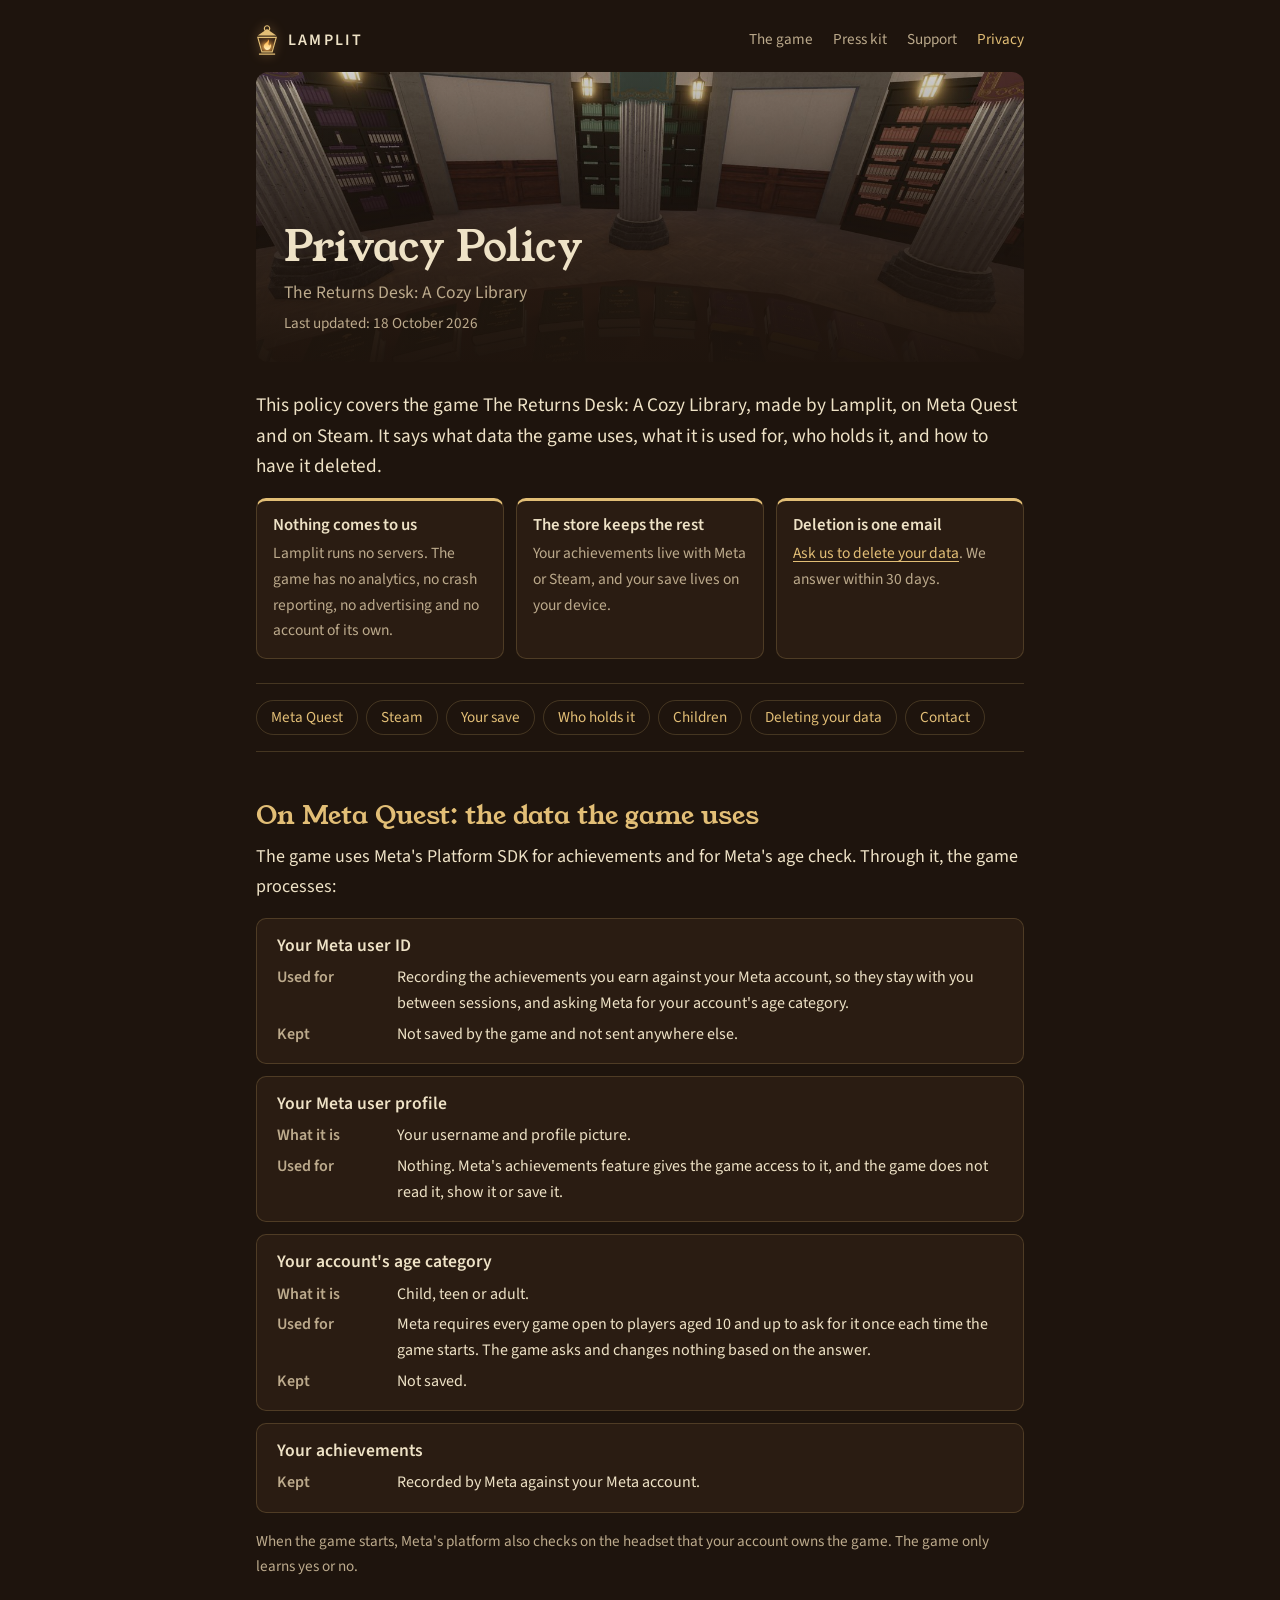
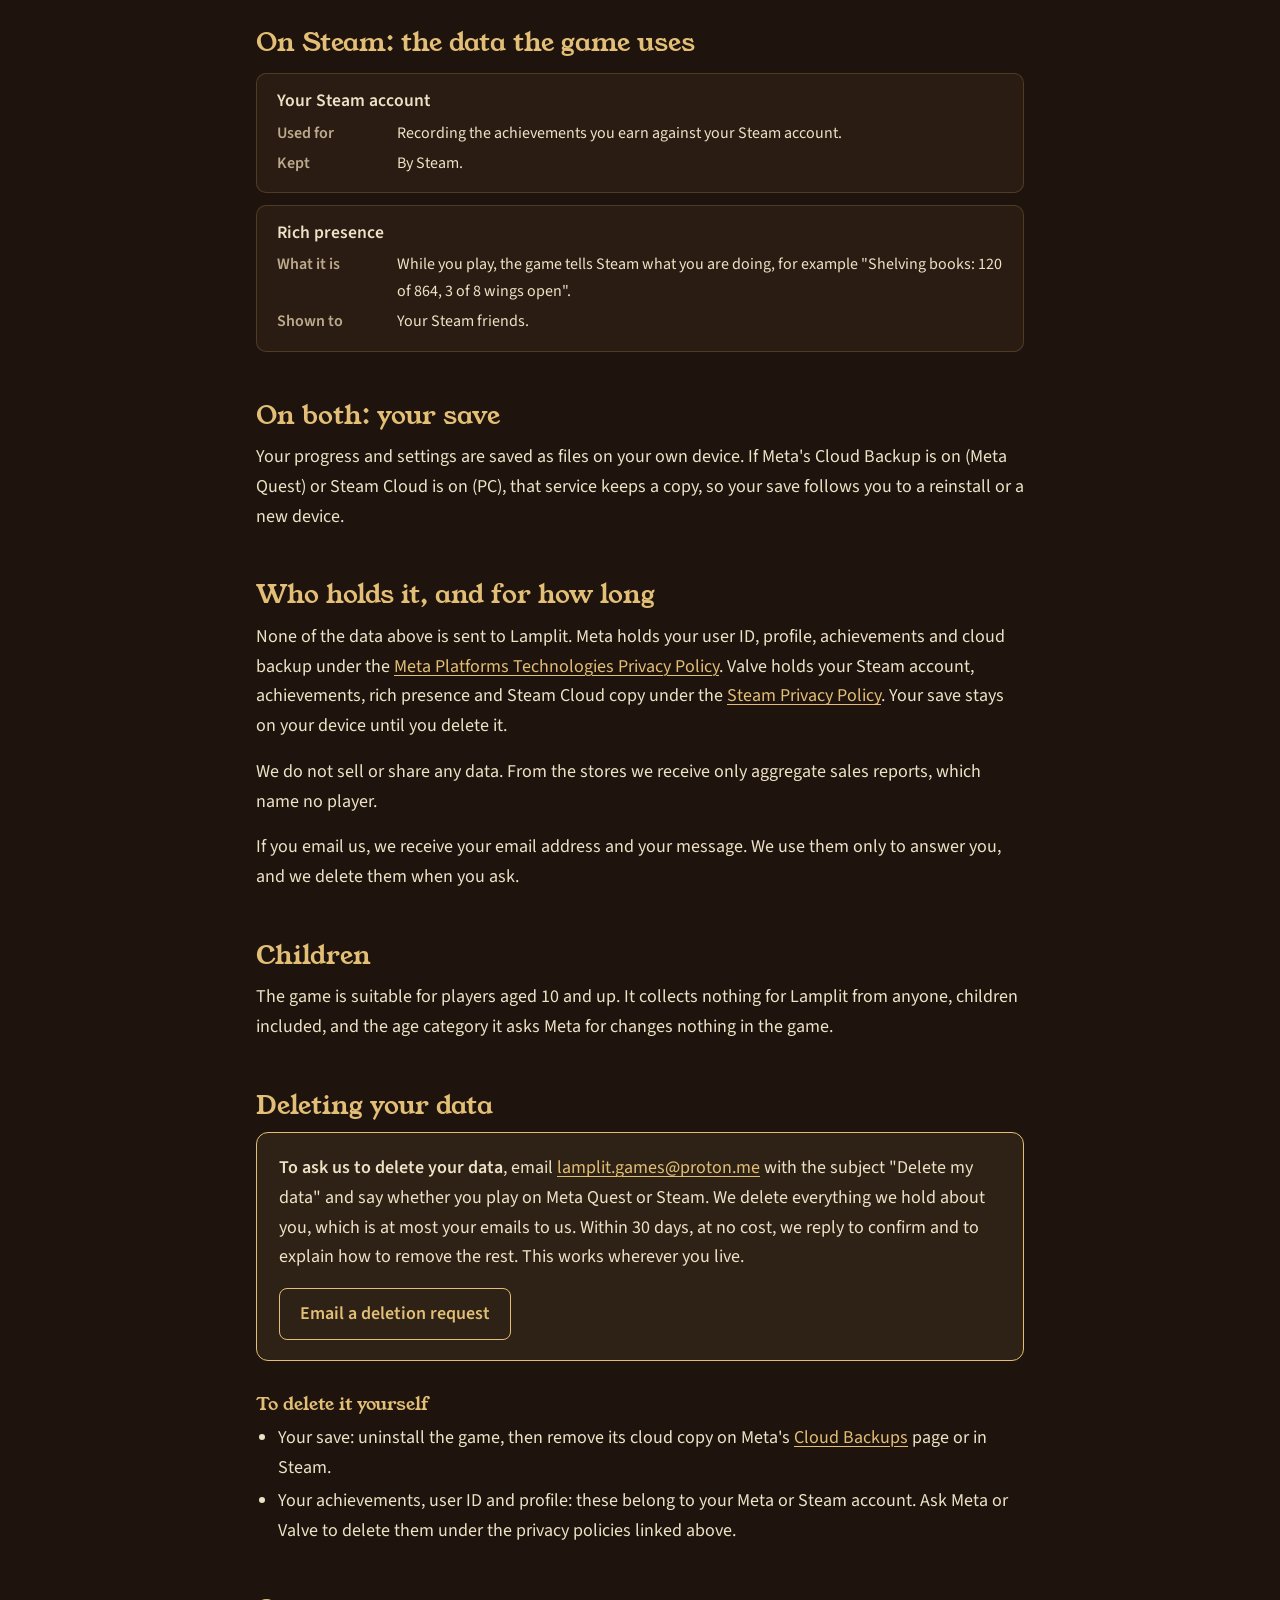
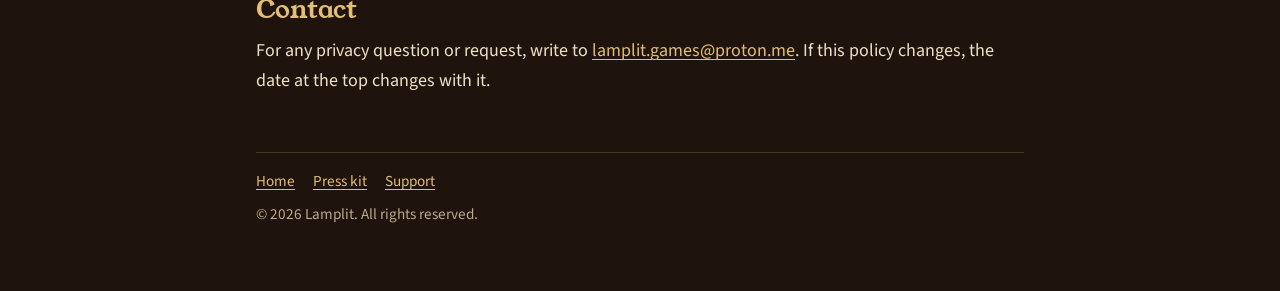
==== commit c6aea2e2: "removed cc3 note" ====
--- a/privacy.html
+++ b/privacy.html
@@ -184,7 +184,6 @@
 <footer>
 <nav aria-label="Footer"><a href="/">Home</a><a href="/#press">Press kit</a><a href="support.html">Support</a></nav>
 <p>© 2026 Lamplit. All rights reserved.</p>
-<p class="credit">Lantern mark based on “Lantern flame” by <a href="https://game-icons.net/1x1/lorc/lantern-flame.html">Lorc</a>, <a href="https://creativecommons.org/licenses/by/3.0/">CC BY 3.0</a>.</p>
 </footer>
 </main>
 </body>
--- a/style.css
+++ b/style.css
@@ -77,7 +77,6 @@
 .two-col { display: grid; grid-template-columns: 1fr 1fr; gap: 16px; margin-top: 40px; }
 .two-col h3 { margin-top: 0; }
 .two-col ul { margin-bottom: 0; }
-.credit { font-size: 0.85rem; margin-top: 6px; }
 .shots { display: grid; grid-template-columns: repeat(3, 1fr); gap: 12px; margin-top: 8px; }
 .shots a:first-child { grid-column: 1 / -1; }
 .shots a { display: block; border-radius: 8px; overflow: hidden; border: 1px solid var(--line); transition: transform 0.15s ease, border-color 0.15s ease; }
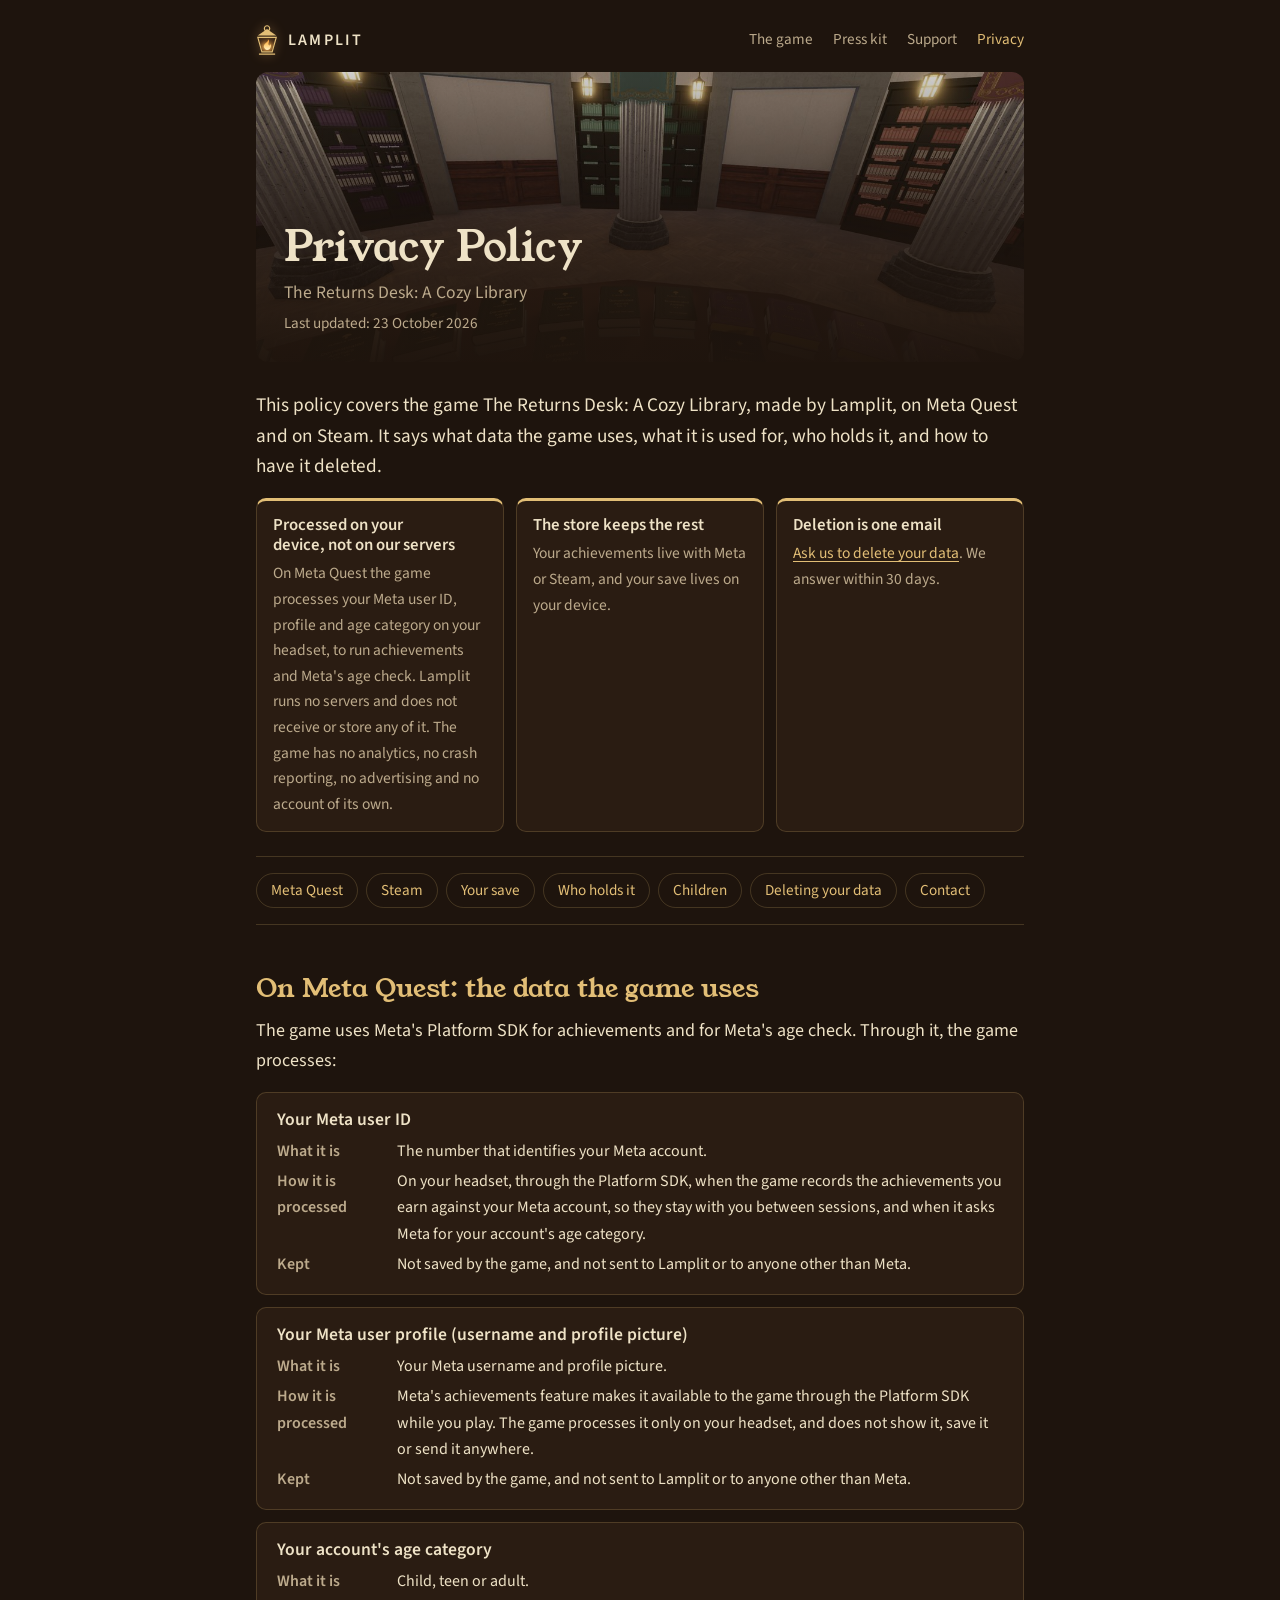
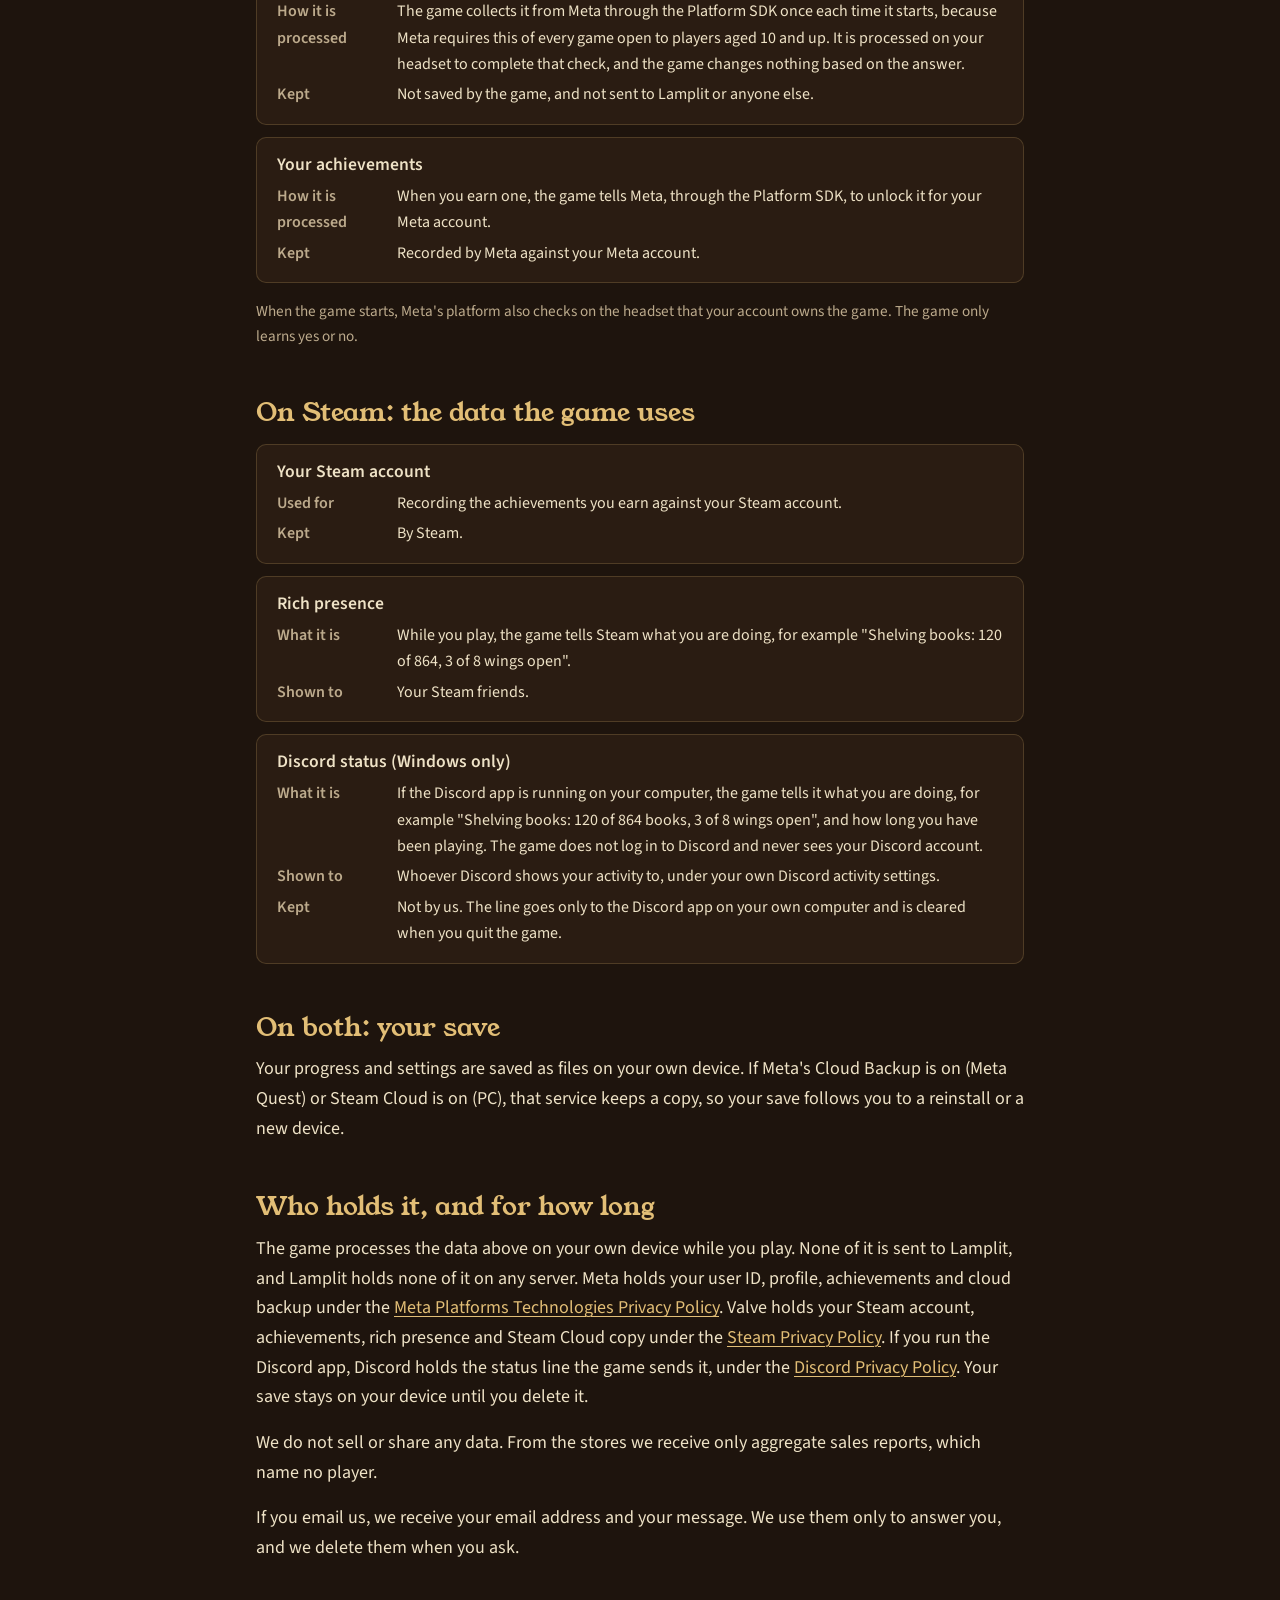
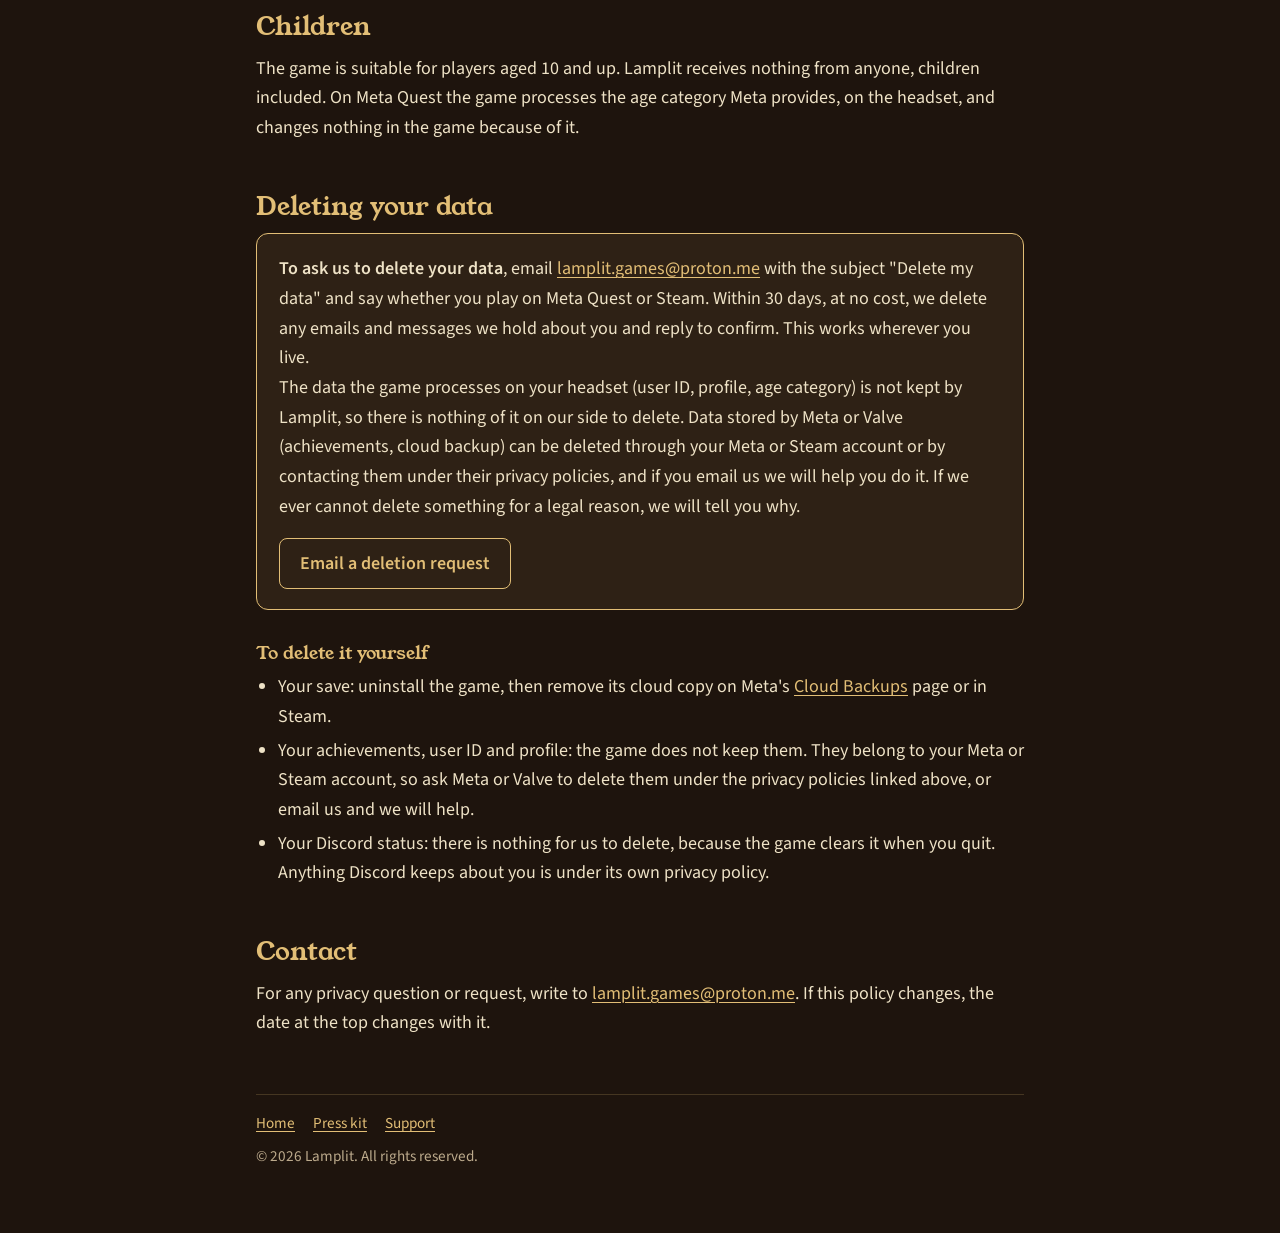
==== commit 275ff7f9: "Privacy policy: say the game processes Meta ID, profile and age category on the headset; cover platf" ====
--- a/privacy.html
+++ b/privacy.html
@@ -20,7 +20,7 @@
 <meta property="og:image" content="https://lamplitgames.github.io/img/og-image.jpg">
 <meta property="og:image:width" content="1200">
 <meta property="og:image:height" content="630">
-<meta property="article:modified_time" content="2026-10-18">
+<meta property="article:modified_time" content="2026-10-23">
 <meta name="twitter:card" content="summary_large_image">
 
 <link rel="icon" href="/favicon.ico" sizes="48x48">
@@ -44,7 +44,7 @@
       "name": "Privacy Policy — The Returns Desk: A Cozy Library",
       "description": "What data The Returns Desk: A Cozy Library uses on Meta Quest and Steam, what it is used for, who holds it, and how to have it deleted.",
       "inLanguage": "en",
-      "dateModified": "2026-10-18",
+      "dateModified": "2026-10-23",
       "isPartOf": { "@id": "https://lamplitgames.github.io/#website" },
       "about": { "@id": "https://lamplitgames.github.io/#game" },
       "publisher": { "@id": "https://lamplitgames.github.io/#org" }
@@ -69,13 +69,13 @@
 <header class="page-hero hero-desk">
 <h1>Privacy Policy</h1>
 <p class="sub">The Returns Desk: A Cozy Library</p>
-<p class="date">Last updated: <time datetime="2026-10-18">18 October 2026</time></p>
+<p class="date">Last updated: <time datetime="2026-10-23">23 October 2026</time></p>
 </header>
 
 <p class="lead">This policy covers the game The Returns Desk: A Cozy Library, made by Lamplit, on Meta Quest and on Steam. It says what data the game uses, what it is used for, who holds it, and how to have it deleted.</p>
 
 <div class="glance">
-<div class="glance-card"><h2>Nothing comes to us</h2><p>Lamplit runs no servers. The game has no analytics, no crash reporting, no advertising and no account of its own.</p></div>
+<div class="glance-card"><h2>Processed on your device, not on our servers</h2><p>On Meta Quest the game processes your Meta user ID, profile and age category on your headset, to run achievements and Meta's age check. Lamplit runs no servers and does not receive or store any of it. The game has no analytics, no crash reporting, no advertising and no account of its own.</p></div>
 <div class="glance-card"><h2>The store keeps the rest</h2><p>Your achievements live with Meta or Steam, and your save lives on your device.</p></div>
 <div class="glance-card"><h2>Deletion is one email</h2><p><a href="#deleting">Ask us to delete your data</a>. We answer within 30 days.</p></div>
 </div>
@@ -97,28 +97,31 @@
 <article class="item">
 <h3>Your Meta user ID</h3>
 <dl>
-<dt>Used for</dt><dd>Recording the achievements you earn against your Meta account, so they stay with you between sessions, and asking Meta for your account's age category.</dd>
-<dt>Kept</dt><dd>Not saved by the game and not sent anywhere else.</dd>
-</dl>
-</article>
-<article class="item">
-<h3>Your Meta user profile</h3>
-<dl>
-<dt>What it is</dt><dd>Your username and profile picture.</dd>
-<dt>Used for</dt><dd>Nothing. Meta's achievements feature gives the game access to it, and the game does not read it, show it or save it.</dd>
+<dt>What it is</dt><dd>The number that identifies your Meta account.</dd>
+<dt>How it is processed</dt><dd>On your headset, through the Platform SDK, when the game records the achievements you earn against your Meta account, so they stay with you between sessions, and when it asks Meta for your account's age category.</dd>
+<dt>Kept</dt><dd>Not saved by the game, and not sent to Lamplit or to anyone other than Meta.</dd>
+</dl>
+</article>
+<article class="item">
+<h3>Your Meta user profile (username and profile picture)</h3>
+<dl>
+<dt>What it is</dt><dd>Your Meta username and profile picture.</dd>
+<dt>How it is processed</dt><dd>Meta's achievements feature makes it available to the game through the Platform SDK while you play. The game processes it only on your headset, and does not show it, save it or send it anywhere.</dd>
+<dt>Kept</dt><dd>Not saved by the game, and not sent to Lamplit or to anyone other than Meta.</dd>
 </dl>
 </article>
 <article class="item">
 <h3>Your account's age category</h3>
 <dl>
 <dt>What it is</dt><dd>Child, teen or adult.</dd>
-<dt>Used for</dt><dd>Meta requires every game open to players aged 10 and up to ask for it once each time the game starts. The game asks and changes nothing based on the answer.</dd>
-<dt>Kept</dt><dd>Not saved.</dd>
+<dt>How it is processed</dt><dd>The game collects it from Meta through the Platform SDK once each time it starts, because Meta requires this of every game open to players aged 10 and up. It is processed on your headset to complete that check, and the game changes nothing based on the answer.</dd>
+<dt>Kept</dt><dd>Not saved by the game, and not sent to Lamplit or anyone else.</dd>
 </dl>
 </article>
 <article class="item">
 <h3>Your achievements</h3>
 <dl>
+<dt>How it is processed</dt><dd>When you earn one, the game tells Meta, through the Platform SDK, to unlock it for your Meta account.</dd>
 <dt>Kept</dt><dd>Recorded by Meta against your Meta account.</dd>
 </dl>
 </article>
@@ -143,6 +146,14 @@
 <dt>Shown to</dt><dd>Your Steam friends.</dd>
 </dl>
 </article>
+<article class="item">
+<h3>Discord status (Windows only)</h3>
+<dl>
+<dt>What it is</dt><dd>If the Discord app is running on your computer, the game tells it what you are doing, for example "Shelving books: 120 of 864 books, 3 of 8 wings open", and how long you have been playing. The game does not log in to Discord and never sees your Discord account.</dd>
+<dt>Shown to</dt><dd>Whoever Discord shows your activity to, under your own Discord activity settings.</dd>
+<dt>Kept</dt><dd>Not by us. The line goes only to the Discord app on your own computer and is cleared when you quit the game.</dd>
+</dl>
+</article>
 </div>
 </section>
 
@@ -153,26 +164,28 @@
 
 <section id="holders">
 <h2>Who holds it, and for how long</h2>
-<p>None of the data above is sent to Lamplit. Meta holds your user ID, profile, achievements and cloud backup under the <a href="https://www.meta.com/legal/privacy-policy/">Meta Platforms Technologies Privacy Policy</a>. Valve holds your Steam account, achievements, rich presence and Steam Cloud copy under the <a href="https://store.steampowered.com/privacy_agreement/">Steam Privacy Policy</a>. Your save stays on your device until you delete it.</p>
+<p>The game processes the data above on your own device while you play. None of it is sent to Lamplit, and Lamplit holds none of it on any server. Meta holds your user ID, profile, achievements and cloud backup under the <a href="https://www.meta.com/legal/privacy-policy/">Meta Platforms Technologies Privacy Policy</a>. Valve holds your Steam account, achievements, rich presence and Steam Cloud copy under the <a href="https://store.steampowered.com/privacy_agreement/">Steam Privacy Policy</a>. If you run the Discord app, Discord holds the status line the game sends it, under the <a href="https://discord.com/privacy">Discord Privacy Policy</a>. Your save stays on your device until you delete it.</p>
 <p>We do not sell or share any data. From the stores we receive only aggregate sales reports, which name no player.</p>
 <p>If you email us, we receive your email address and your message. We use them only to answer you, and we delete them when you ask.</p>
 </section>
 
 <section id="children">
 <h2>Children</h2>
-<p>The game is suitable for players aged 10 and up. It collects nothing for Lamplit from anyone, children included, and the age category it asks Meta for changes nothing in the game.</p>
+<p>The game is suitable for players aged 10 and up. Lamplit receives nothing from anyone, children included. On Meta Quest the game processes the age category Meta provides, on the headset, and changes nothing in the game because of it.</p>
 </section>
 
 <section id="deleting">
 <h2>Deleting your data</h2>
 <div class="callout">
-<p><strong>To ask us to delete your data</strong>, email <a href="mailto:lamplit.games@proton.me?subject=Delete%20my%20data">lamplit.games@proton.me</a> with the subject "Delete my data" and say whether you play on Meta Quest or Steam. We delete everything we hold about you, which is at most your emails to us. Within 30 days, at no cost, we reply to confirm and to explain how to remove the rest. This works wherever you live.</p>
+<p><strong>To ask us to delete your data</strong>, email <a href="mailto:lamplit.games@proton.me?subject=Delete%20my%20data">lamplit.games@proton.me</a> with the subject "Delete my data" and say whether you play on Meta Quest or Steam. Within 30 days, at no cost, we delete any emails and messages we hold about you and reply to confirm. This works wherever you live.</p>
+<p>The data the game processes on your headset (user ID, profile, age category) is not kept by Lamplit, so there is nothing of it on our side to delete. Data stored by Meta or Valve (achievements, cloud backup) can be deleted through your Meta or Steam account or by contacting them under their privacy policies, and if you email us we will help you do it. If we ever cannot delete something for a legal reason, we will tell you why.</p>
 <p class="stores"><a class="button" href="mailto:lamplit.games@proton.me?subject=Delete%20my%20data">Email a deletion request</a></p>
 </div>
 <h3>To delete it yourself</h3>
 <ul>
 <li>Your save: uninstall the game, then remove its cloud copy on Meta's <a href="https://secure.oculus.com/my/cloud-backup/">Cloud Backups</a> page or in Steam.</li>
-<li>Your achievements, user ID and profile: these belong to your Meta or Steam account. Ask Meta or Valve to delete them under the privacy policies linked above.</li>
+<li>Your achievements, user ID and profile: the game does not keep them. They belong to your Meta or Steam account, so ask Meta or Valve to delete them under the privacy policies linked above, or email us and we will help.</li>
+<li>Your Discord status: there is nothing for us to delete, because the game clears it when you quit. Anything Discord keeps about you is under its own privacy policy.</li>
 </ul>
 </section>
 
